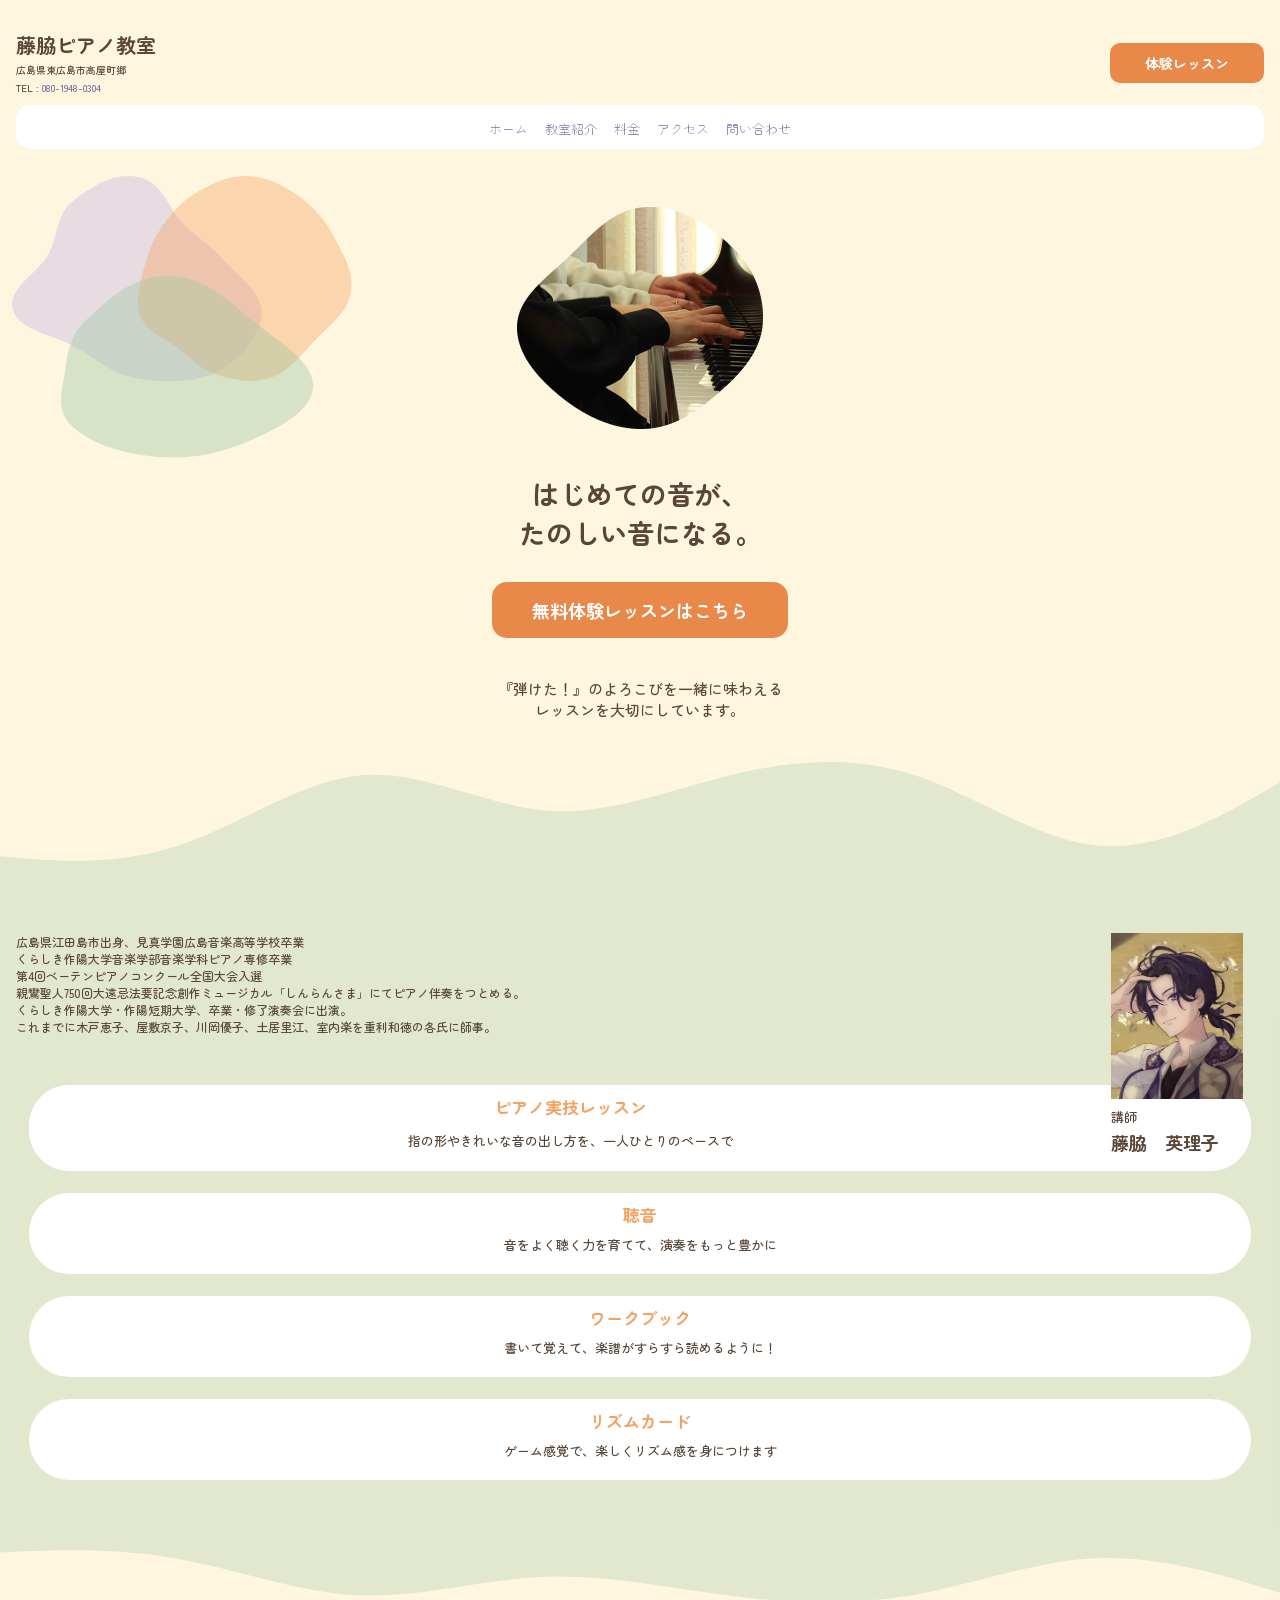
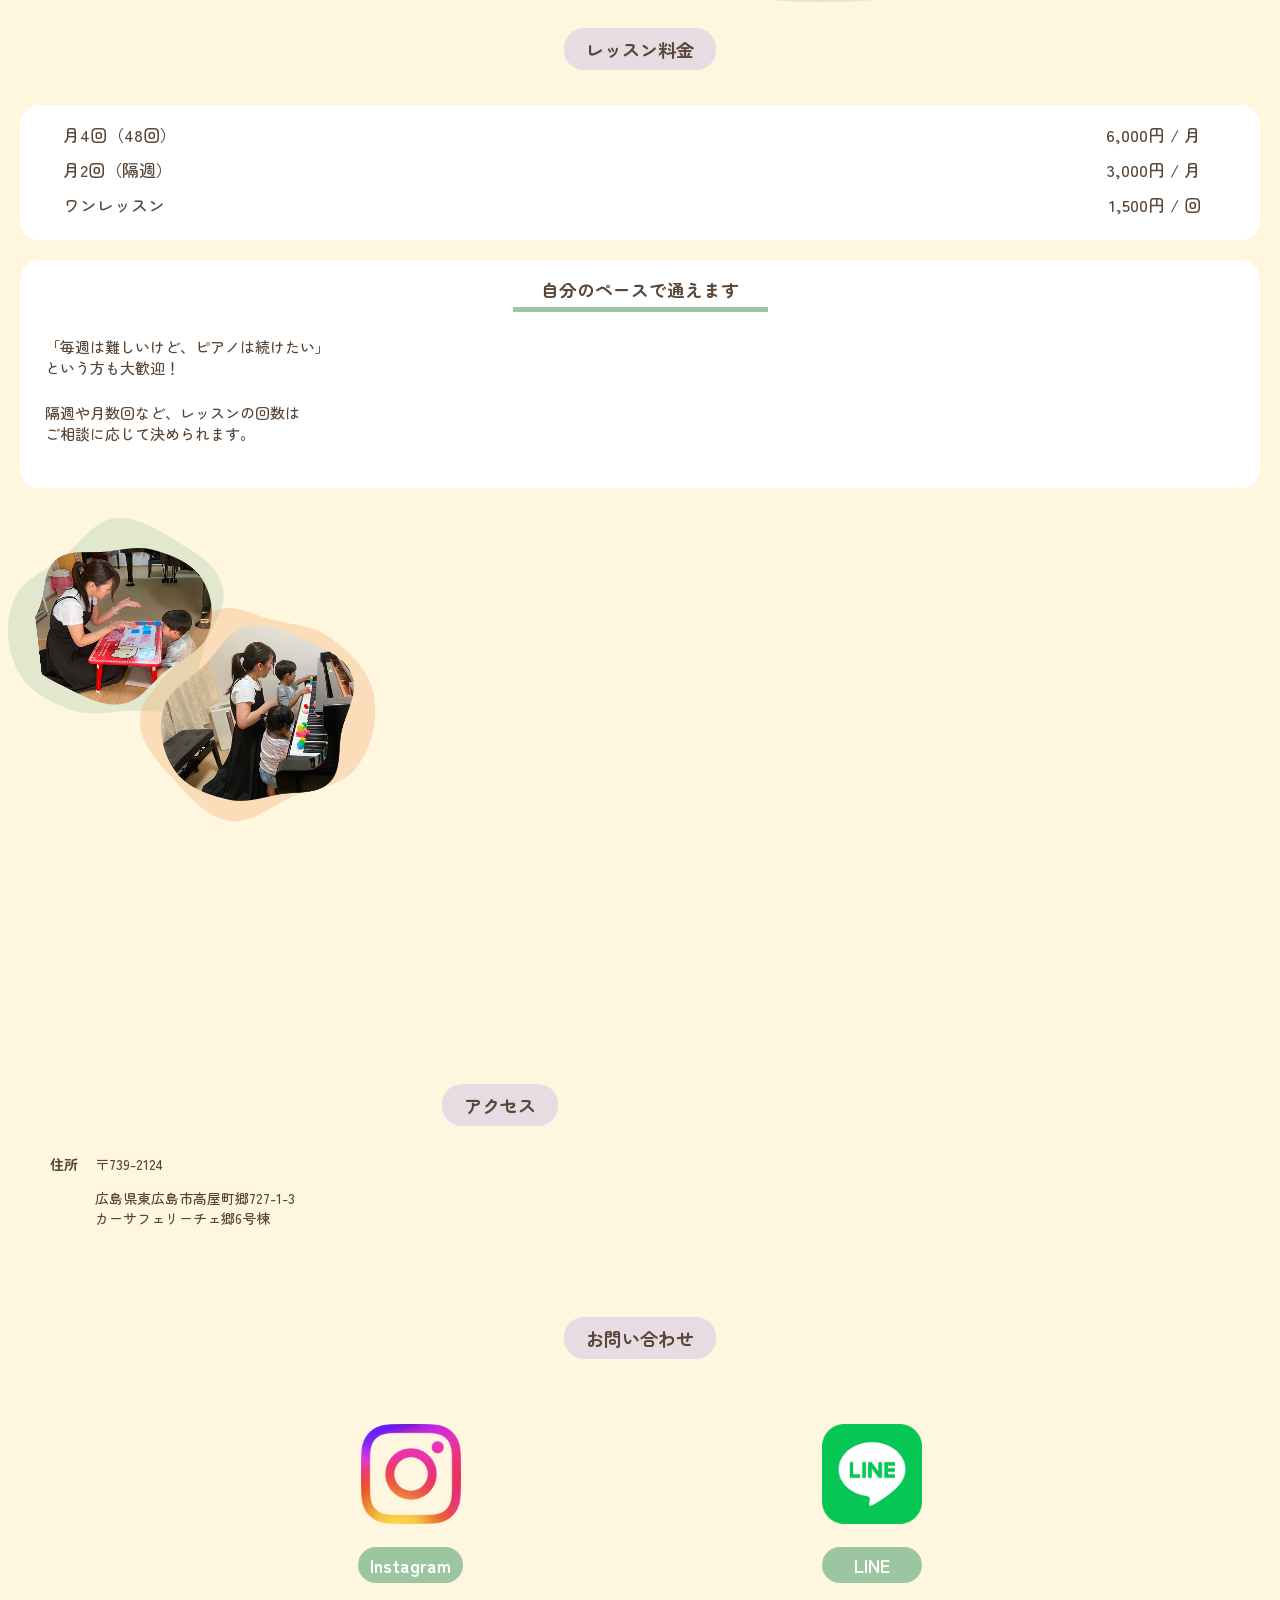
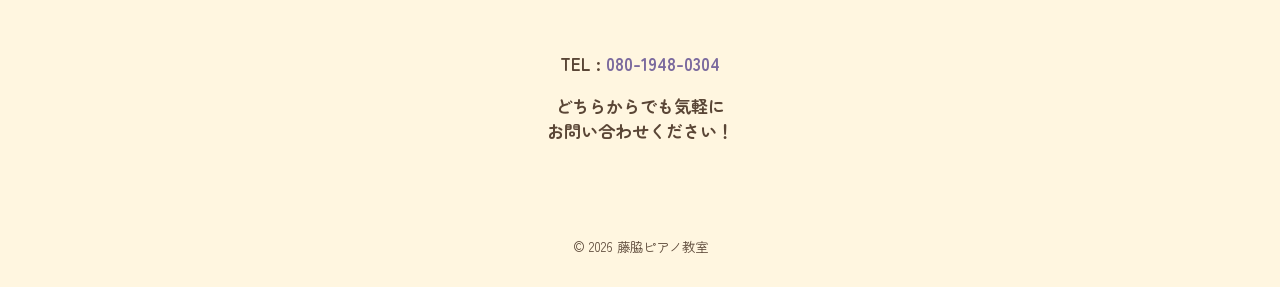
==== index.html @ 832e3132 "first commit" ====
<!DOCTYPE html>
<html lang="ja">
<head>
    <meta charset="UTF-8">
    <meta name="viewport" content="width=device-width, initial-scale=1.0">
    <title>藤脇ピアノ教室｜東広島市ピアノ教室</title>
    <link rel="stylesheet" href="style.css">
    <link rel="preconnect" href="https://fonts.googleapis.com">
<link rel="preconnect" href="https://fonts.gstatic.com" crossorigin>
<link href="https://fonts.googleapis.com/css2?family=Zen+Maru+Gothic:wght@300;400;500;700;900&display=swap" rel="stylesheet">
</head>
<body>
    <header id="home">
        <div class="header-info">
            <h1>藤脇ピアノ教室</h1>
            <p>広島県東広島市高屋町郷</p>
            <p>TEL : <a href="tel:08019480304">080-1948-0304</a></p>
        </div>
        <a href="#contact" class="header-btn">体験レッスン</a>
        <nav>
            <ul>
                <li><a href="#home">ホーム</a></li>
                <li><a href="#about">教室紹介</a></li>
                <li><a href="#price">料金</a></li>
                <li><a href="#access">アクセス</a></li>
                <li><a href="#contact">問い合わせ</a></li>
            </ul>
        </nav>
    </header>
    <section class="hero">
            <div class="hero-visual">
                <img class="blob blob-lavender" alt="" src="images/lavender.svg">
                <img class="blob blob-orange" alt="" src="images/orange.svg">
                <img class="blob blob-green" alt="" src="images/green.svg">
                <img class="hero-image" alt="ピアノを弾く手元" src="images/piano-top.png">
            </div>
            <div class="hero-text">
                <h2 class="hero-copy">はじめての音が、<br>たのしい音になる。</h2>
                <a href="#contact" class="hero-btn">無料体験レッスンはこちら</a>
                <p class="hero-sub">『弾けた！』のよろこびを一緒に味わえる<br>レッスンを大切にしています。</p>
            </div>
        </section>
        <img src="images/wave-1.svg" class="wave" alt="">
        <section id="about" class="about">
            <div class="profile">
                <div class="profile-photo">
                    <img src="images/IMG_1816.jpg" alt="講師の写真">
                    <p class="profile-role">講師</p>
                    <p class="profile-name">藤脇　英理子</p>
                </div>
                <p class="profile-text">広島県江田島市出身、見真学園広島音楽高等学校卒業<br>くらしき作陽大学音楽学部音楽学科ピアノ専修卒業<br>第4回ベーテンピアノコンクール全国大会入選<br>親鸞聖人750回大遠忌法要記念創作ミュージカル「しんらんさま」にてピアノ伴奏をつとめる。<br>くらしき作陽大学・作陽短期大学、卒業・修了演奏会に出演。<br>これまでに木戸恵子、屋敷京子、川岡優子、土居里江、室内楽を重利和徳の各氏に師事。</p>
            </div>
            <div class="lesson-list">
                <div class="lesson-card">
                    <h3>ピアノ実技レッスン</h3>
                    <p class="first-text">指の形やきれいな音の出し方を、一人ひとりのペースで</p>
                </div>
                <div class="lesson-card">
                    <h3>聴音</h3>
                    <p>音をよく聴く力を育てて、演奏をもっと豊かに</p>
                </div>
                <div class="lesson-card">
                    <h3>ワークブック</h3>
                    <p>書いて覚えて、楽譜がすらすら読めるように！</p>
                </div>
                <div class="lesson-card">
                    <h3>リズムカード</h3>
                    <p>ゲーム感覚で、楽しくリズム感を身につけます</p>
                </div>
            </div>
        </section>
        <img src="images/wave-2.svg" class="wave" alt="">
        <section id="price" class="price">
            <h2 class="section-title">レッスン料金</h2>
            <div class="card price-card">
                <div class="price-text">
                    <p>月4回（48回）</p>
                    <p>6,000円 / 月</p>
                </div>
                <div class="price-text">
                    <p>月2回（隔週）</p>
                    <p>3,000円 / 月</p>
                </div>
                <div class="price-text">
                    <p>ワンレッスン</p>
                    <p>1,500円 / 回</p>
                </div>
            </div>
            <div class="card price-note">
                <h3>自分のペースで通えます</h3>
                <p>「毎週は難しいけど、ピアノは続けたい」<br>という方も大歓迎！</p>
                <p>隔週や月数回など、レッスンの回数は<br>ご相談に応じて決められます。</p>
            </div>
            <div class="price-visual">
                <img src="images/price-pic1.svg" class="blob price-blob1" alt="">
                <img src="images/pic1.png" class="price-photo1" alt="生徒と講師のリズムカード">
                <img src="images/price-pic2.svg" class="blob price-blob2" alt="">
                <img src="images/pic2.png" class="price-photo2" alt="生徒と講師の実技レッスン">
            </div>
        </section>
        <section id="access" class="access">
            <h2 class="section-title">アクセス</h2>
            <iframe class="map" src="https://www.google.com/maps/embed?pb=!1m18!1m12!1m3!1d559.8758304152649!2d132.80108683460264!3d34.44686970639451!2m3!1f0!2f0!3f0!3m2!1i1024!2i768!4f13.1!3m3!1m2!1s0x35506693c17ad741%3A0xd0844fa662e6870f!2z44CSNzM5LTIxMjQg5bqD5bO255yM5p2x5bqD5bO25biC6auY5bGL55S66YO377yX77yS77yX!5e0!3m2!1sja!2sjp!4v1794556055738!5m2!1sja!2sjp" width="600" height="450" style="border:0;" allowfullscreen="" loading="lazy" referrerpolicy="strict-origin-when-cross-origin"></iframe>
            <div class="access-text">
                <p>住所</p>
                <div class="address">
                    <p>〒739-2124</p>
                    <p>広島県東広島市高屋町郷727-1-3<br>カーサフェリーチェ郷6号棟</p>
                </div>
            </div>
        </section>
        <section id="contact" class="contact">
                <h2 class="section-title">お問い合わせ</h2>
                <div class="contact-links">
                    <div class="insta">
                        <a href="https://www.instagram.com/piano_fw?dlrf=NHo4a293aHFsaHk2" target="_blank" rel="noopener"><img src="images/Instagram_Glyph_Gradient.png" alt="Instagramを開く"></a>
                        <p><a href="https://www.instagram.com/piano_fw?dlrf=NHo4a293aHFsaHk2" target="_blank" rel="noopener">Instagram</a></p>
                    </div>
                    <div class="line">
                        <a href="https://line.me/R/ti/p/@337nmzxn" target="_blank" rel="noopener"><img src="images/LINE_Brand_icon.png" alt="LINEを開く"></a>
                        <p><a href="https://line.me/R/ti/p/@337nmzxn" target="_blank" rel="noopener">LINE</a></p>
                    </div>
                </div>
                <p>TEL : <a href="tel:08019480304">080-1948-0304</a></p>
                <p>どちらからでも気軽に<br>お問い合わせください！</p>
        </section>
        <footer>
            <small>© 2026 藤脇ピアノ教室</small>
        </footer>
    <script src="script.js"></script>
</body>
</html>
---- style.css ----
:root {
    --cream: #FFF6E0;
    --apricot: #F4A261;
    --apricot-dark: #E8894A;
    --lavender: #C3B5E3;
    --lavender-light: #C3B5E366;
    --lavender-dark: #7B6A9E;
    --sage: #9CC5A1;
    --brown: #5A4636;
    --sage-light: #9CC5A14D;
}

body {
    color: var(--brown);
    font-family: "Zen Maru Gothic", sans-serif;
    background-color: var(--cream);
    margin: 0;
}

header {
    display: flex;
    justify-content: space-between;
    flex-wrap: wrap;
    align-items: center;
    padding: 27px 16px;
}

nav {
    width: 100%;
}

nav ul {
    display: flex;
    list-style: none;
    gap: 17px;
    justify-content: center;
    background-color: white;
    padding: 10px 20px;
    border-radius: 15px;
    margin-top: 7px;
    margin-bottom: 0;
}

nav a {
    text-decoration: none;
    color: var(--lavender-dark);
    font-size: 13px;
    font-weight: 300;
}

.header-btn {
    background-color: var(--apricot-dark);
    text-decoration: none;
    color: white;
    padding: 10px 35px;
    font-size: 14px;
    border-radius: 10px;
    font-weight: 700;

}

.header-info h1 {
    font-size: 20px;
    margin: 3px 0;
    font-weight: 700;
}

.header-info p {
    font-size: 10px;
    margin: 3px 0;
    font-weight: 500;
}

.header-info a {
    text-decoration: none;
    color: var(--lavender-dark);
    font-weight: 500;
}

.hero-visual {
    position: relative;
    display: flow-root;
}

.blob {
    position: absolute;
}

.blob-lavender {
    left: 12px;
}

.blob-orange {
    left: 138px;
}

.blob-green {
    left: 61px;
    top: 100px;
}

.hero-image {
    position: relative;
    display: block;
    height: 222px;
    width: 246px;
    margin: 31px auto 0;
}

.hero-text {
    text-align: center;
}

.hero-copy {
    margin-top: 45px;
    font-weight: 700;
    font-size: 27px;
    margin-bottom: 30px;
}

.hero-btn {
    font-size: 18px;
    font-weight: 700;
    text-decoration: none;
    color: white;
    background-color: var(--apricot-dark);
    padding: 15px 40px;
    border-radius: 15px;
    display: inline-block;
}

.hero-sub {
    font-size: 15px;
    font-weight: 500;
    margin-top: 40px;
}

.profile-photo img {
    object-fit: cover;
    width: 132px;
}

.profile-photo {
    float: right;
    margin-left: 19px;
    margin-right: 21px;
}

.about {
    background-color: var(--sage-light);
    padding: 35px 16px;
}

.wave {
    display: block;
    width: 100%;
}

.profile-role {
    font-size: 13px;
    font-weight: 500;
    margin: 3px 0;
}

.profile-name {
    font-size: 18px;
    font-weight: 700;
    margin: 3px 0;
}

.profile-text {
    font-size: 12px;
    font-weight: 500;
}

.lesson-list {
    margin: 50px 13px 0 13px;
}

.lesson-card {
    background-color: white;
    padding: 9px 20px 20px 20px;
    text-align: center;
    margin: 22px 0;
    border-radius: 40px;
}

.lesson-card h3 {
    font-size: 17px;
    font-weight: 700;
    color: var(--apricot);
    margin-top: 0;
    margin-bottom: 8px;
}

.lesson-card p {
    font-size: 13px;
    font-weight: 500;
    margin: 0;
}

.first-text {
    display: inline-block;
    text-align: left;
}

.section-title {
    font-size: 18px;
    font-weight: 700;
    background-color: var(--lavender-light);
    padding: 8px 22px;
    border-radius: 20px;
    display: inline-block;
    margin-top: 25px;
}

.price {
    text-align: center;
}

.card {
    background-color: white;
    border-radius: 20px;
}

.price-card {
    padding: 17px 59px 13px 43px;
    margin: 20px;
}

.price-text {
    display: flex;
    justify-content: space-between;
    font-weight: 500;
    font-size: 17px;
}

.price-text p {
    margin: 0;
    margin-bottom: 10px;
}

.price-note {
    margin: 20px;
    font-size: 15px;
    font-weight: 500;
    padding: 17px 25px 20px 25px;
}

.price-note h3 {
    border-bottom: 5px solid var(--sage);
    width: 255px;
    margin: 0 auto 24px;
    padding-bottom: 5px;
}

.price-note p {
    text-align: left;
    margin: 0 0 24px;
}

.price-visual {
    position: relative;
    height: 350px;
}

.price-blob1 {
    left: 8px;
    top: 10px;
}

.price-blob2 {
    left: 140px;
    top: 100px;
}

.price-photo1 {
    height: 157.68px;
    width: 187.09px;
    position: absolute;
    left: 25px;
    top: 40px;
}

.price-photo2 {
    height: 176.41px;
    width: 193.9px;
    position: absolute;
    left: 160.5px;
    top: 117px;
}

.access {
    text-align: center;
    margin-bottom: 50px;
}

.map {
    margin: 30px 0;
    height: 195px;
    width: 276px;
}

.access-text {
    display: flex;
    margin-left: 50px;
    gap: 17px;
}

.address {
    text-align: left;
}

.access-text p {
    font-size: 14px;
    font-weight: 700;
}

.address p {
    font-weight: 500;
}

.contact {
    text-align: center;
    margin-bottom: 90px;
}

.contact p {
    font-size: 17px;
    font-weight: 700;
}

.contact a {
    text-decoration: none;
    color: var(--lavender-dark);
    font-weight: 700;
}

.contact-links {
    display: flex;
    justify-content: space-evenly;
    margin: 50px 0;
}

.contact-links p {
    font-size: 18px;
    font-weight: 700;
    background-color: var(--sage);
    border-radius: 20px;
}

.contact-links p a {
    text-decoration: none;
    color: white;
    display: block;
}

.insta img {
    width: 100px;
}

.insta p {
    padding: 5px 12px;
}

.line img {
    width: 100px;
}

.line p {
    padding: 5px 31px;
}

footer {
    text-align: center;
    margin-bottom: 30px;
}
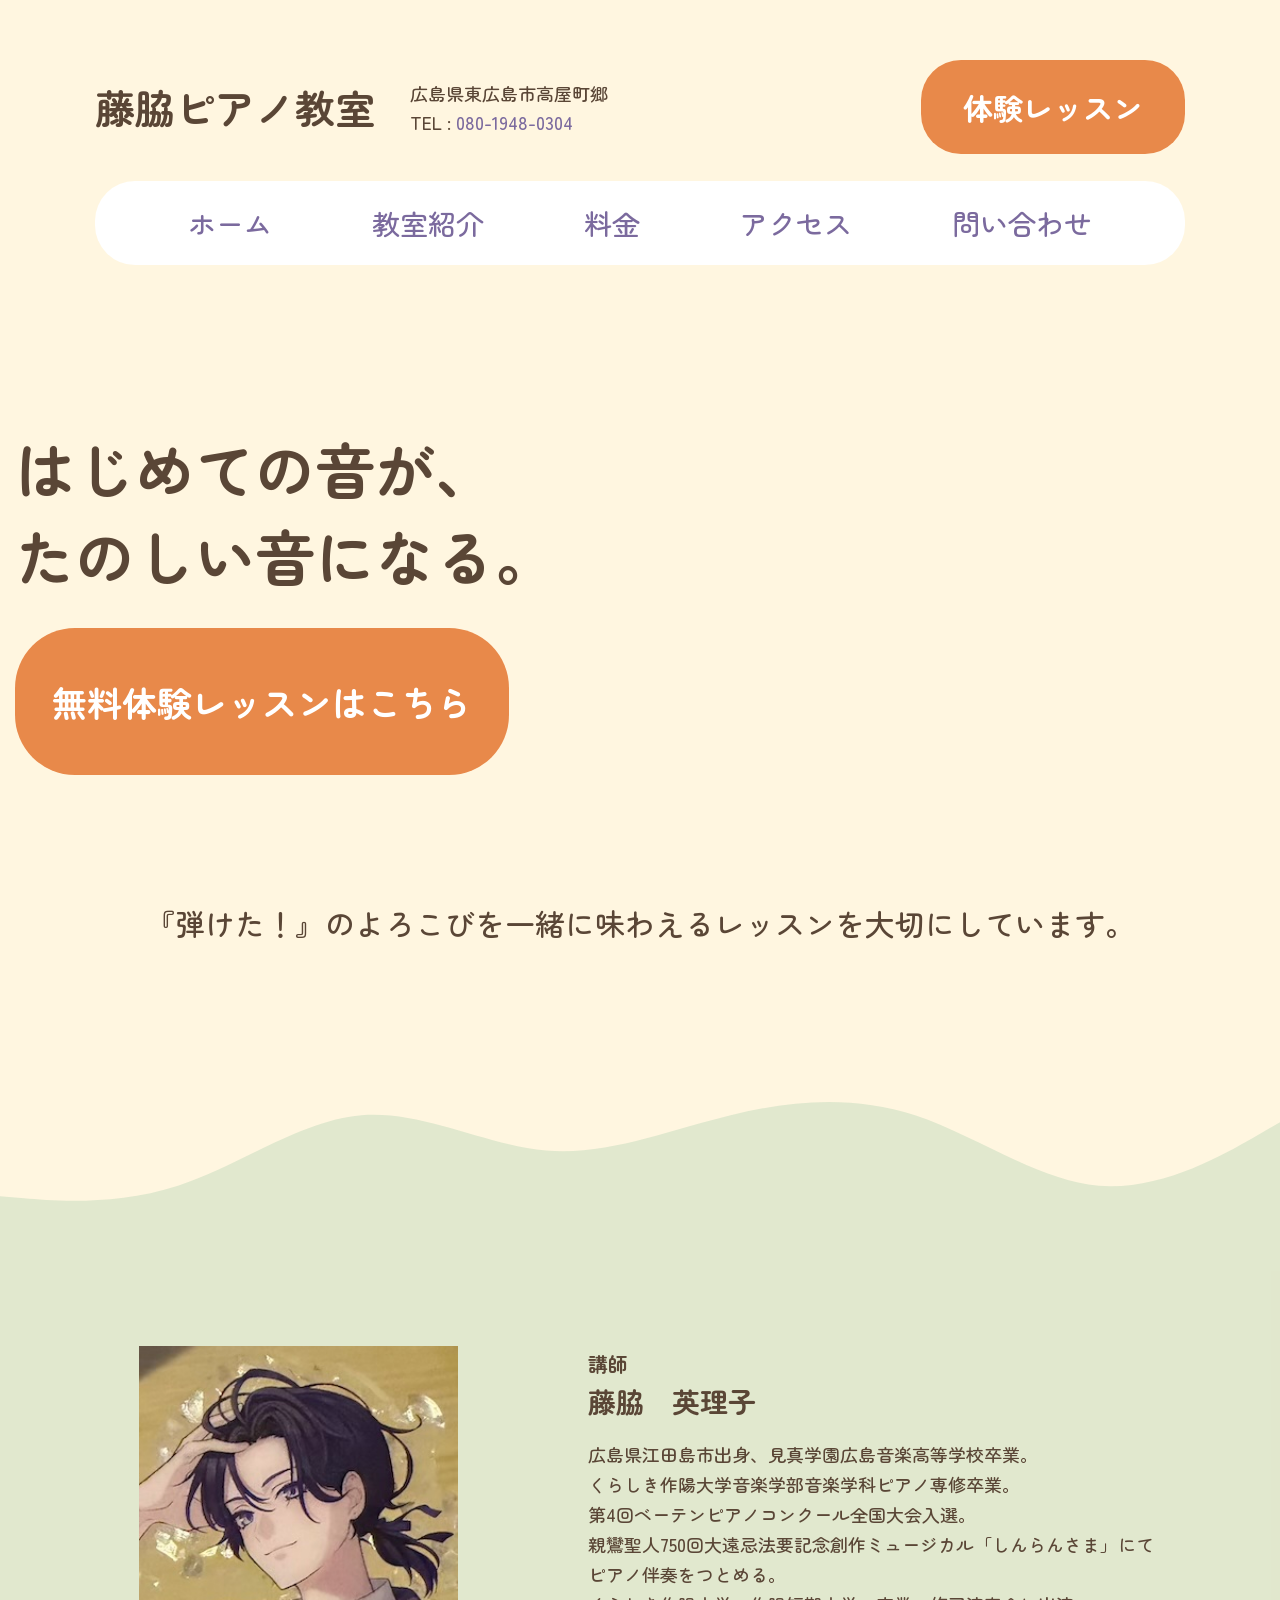
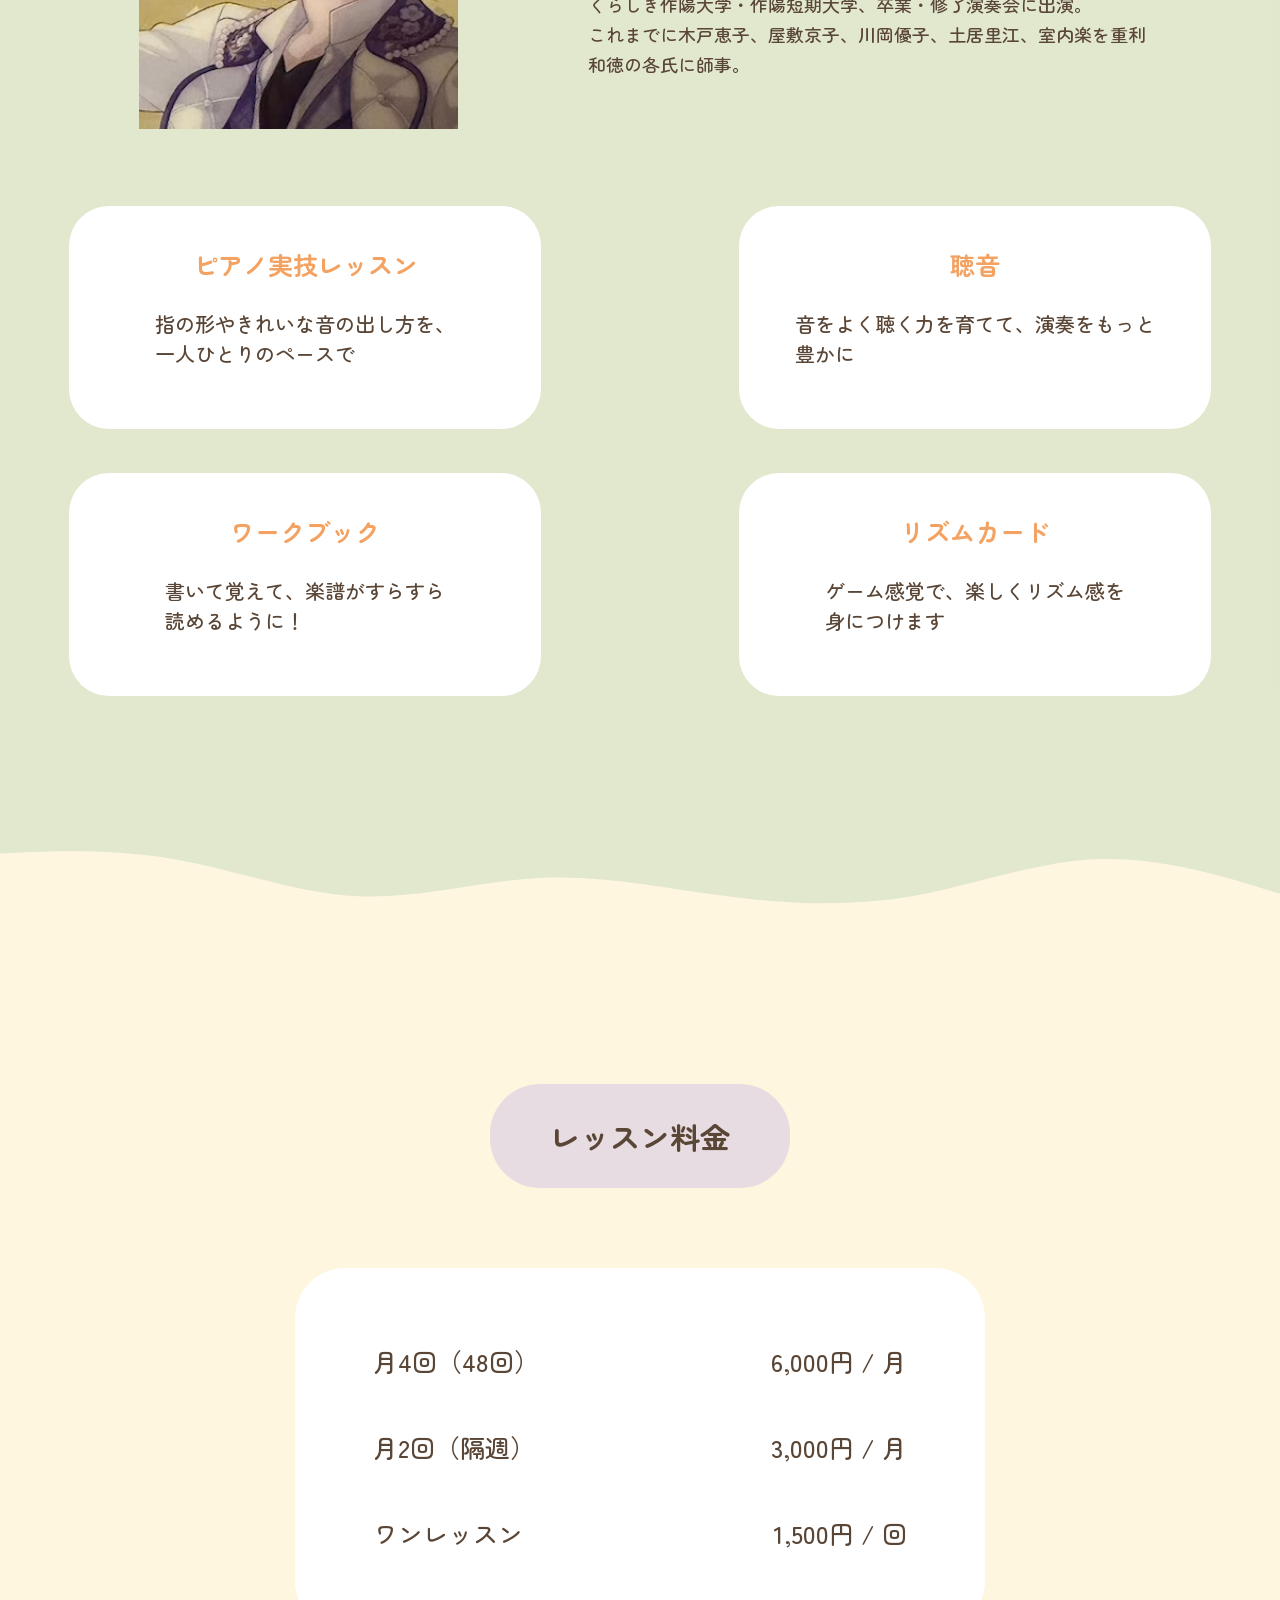
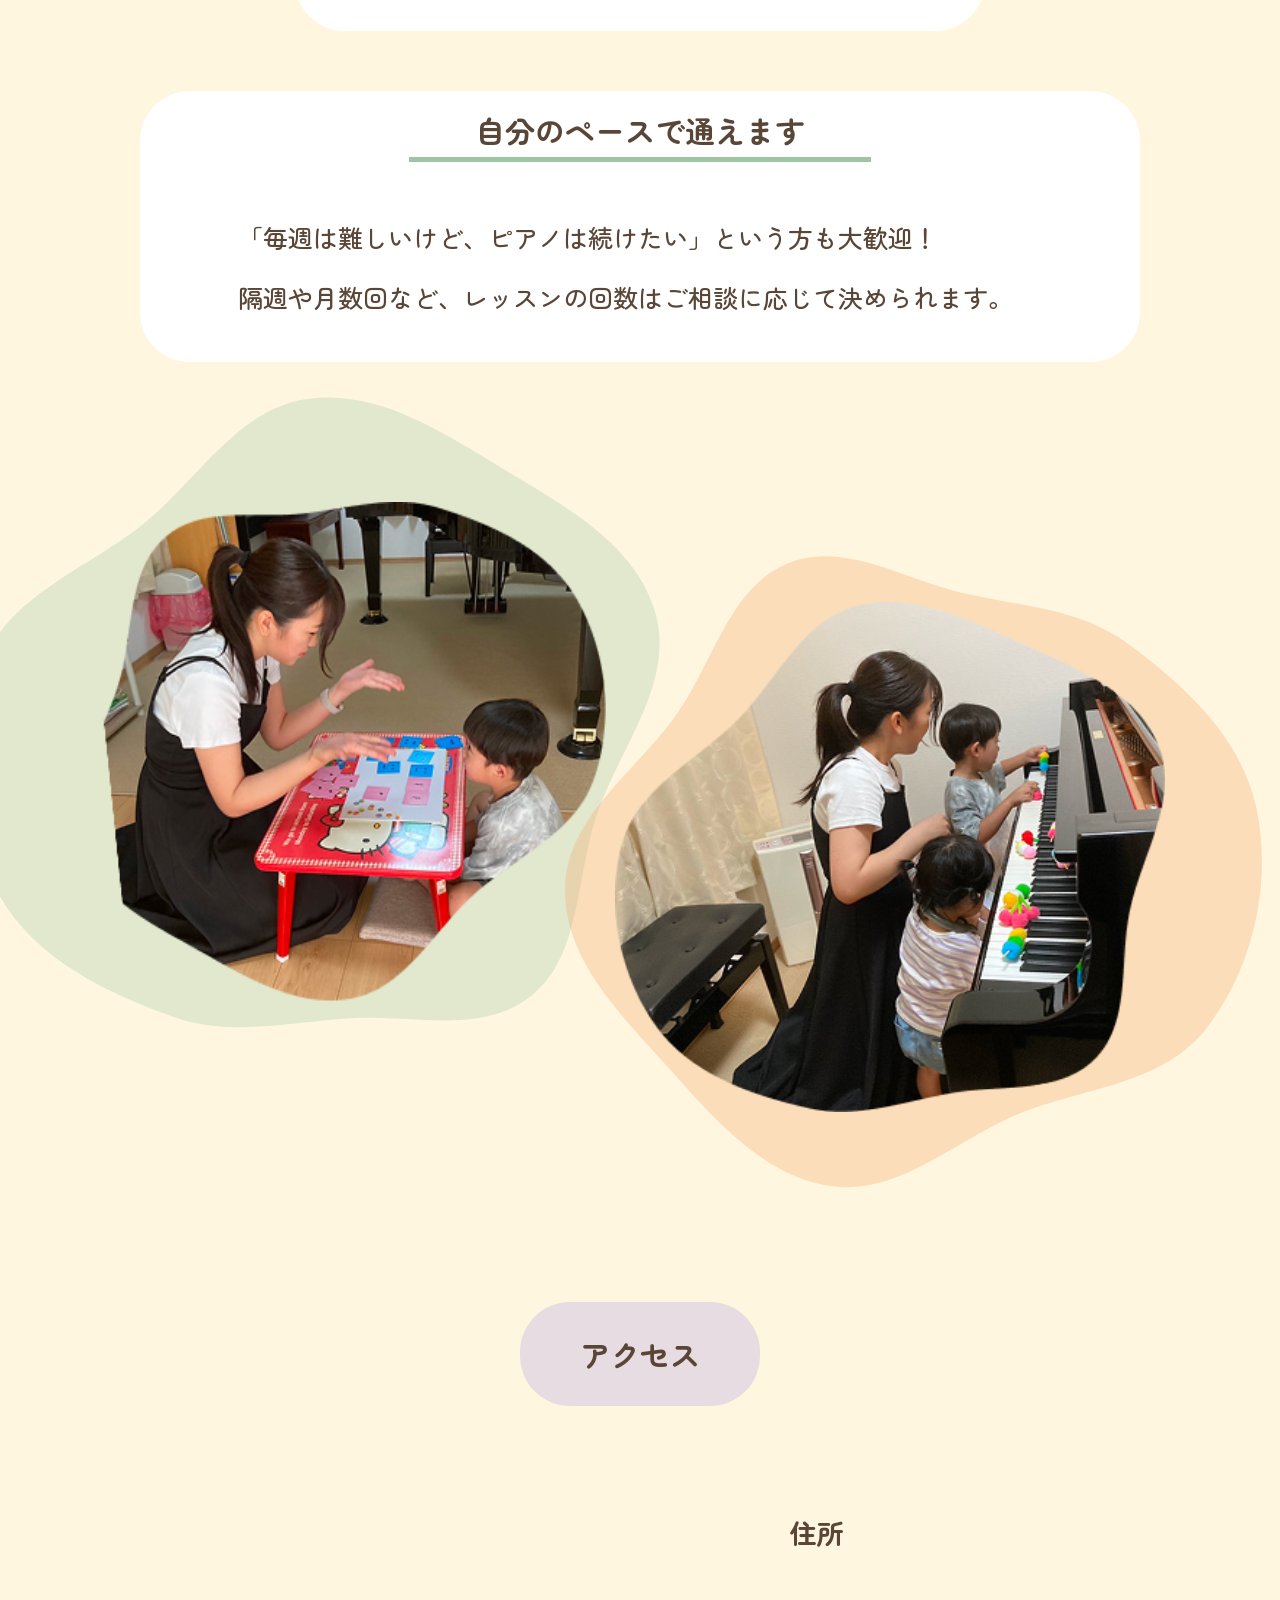
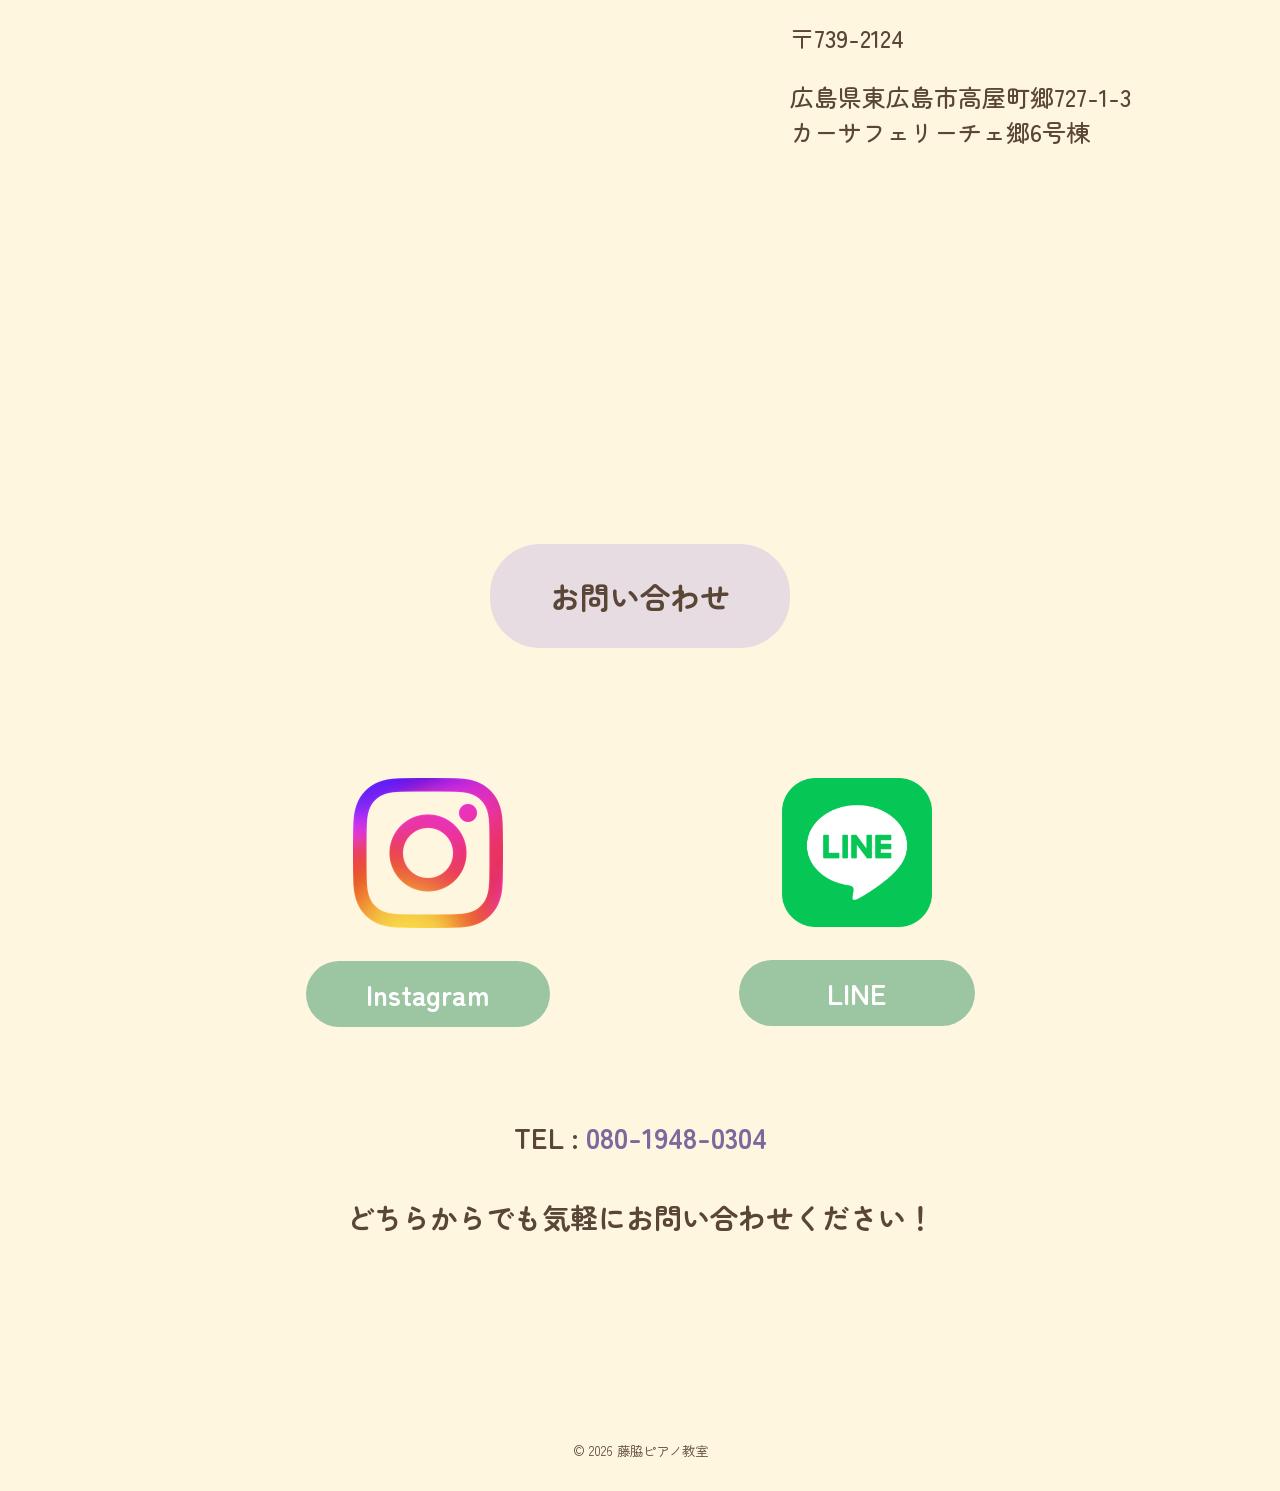
==== commit db0f9995: "pc版作成" ====
--- a/index.html
+++ b/index.html
@@ -4,7 +4,7 @@
     <meta charset="UTF-8">
     <meta name="viewport" content="width=device-width, initial-scale=1.0">
     <title>藤脇ピアノ教室｜東広島市ピアノ教室</title>
-    <link rel="stylesheet" href="style.css">
+    <link rel="stylesheet" href="style.css?v=2">
     <link rel="preconnect" href="https://fonts.googleapis.com">
 <link rel="preconnect" href="https://fonts.gstatic.com" crossorigin>
 <link href="https://fonts.googleapis.com/css2?family=Zen+Maru+Gothic:wght@300;400;500;700;900&display=swap" rel="stylesheet">
@@ -13,8 +13,10 @@
     <header id="home">
         <div class="header-info">
             <h1>藤脇ピアノ教室</h1>
-            <p>広島県東広島市高屋町郷</p>
-            <p>TEL : <a href="tel:08019480304">080-1948-0304</a></p>
+            <div class="header-pc">
+                <p>広島県東広島市高屋町郷</p>
+                <p>TEL : <a href="tel:08019480304">080-1948-0304</a></p>
+            </div>
         </div>
         <a href="#contact" class="header-btn">体験レッスン</a>
         <nav>
@@ -29,43 +31,61 @@
     </header>
     <section class="hero">
             <div class="hero-visual">
-                <img class="blob blob-lavender" alt="" src="images/lavender.svg">
-                <img class="blob blob-orange" alt="" src="images/orange.svg">
-                <img class="blob blob-green" alt="" src="images/green.svg">
-                <img class="hero-image" alt="ピアノを弾く手元" src="images/piano-top.png">
+                <picture>
+                    <source media="(min-width: 768px)" srcset="images/pc-blob-2.svg">
+                    <img class="blob blob-lavender" alt="" src="images/lavender.svg">
+                </picture>
+                <picture>
+                    <source media="(min-width: 768px)" srcset="images/pc-blob-3.svg">
+                    <img class="blob blob-orange" alt="" src="images/orange.svg">
+                </picture>
+                <picture>
+                    <source media="(min-width: 768px)" srcset="images/pc-blob-1.svg">
+                    <img class="blob blob-green" alt="" src="images/green.svg">
+                </picture>
+                <picture>
+                    <source media="(min-width: 768px)" srcset="images/pctop.png">
+                    <img class="hero-image" alt="ピアノを弾く手元" src="images/piano-top.png">
+                </picture>
             </div>
             <div class="hero-text">
                 <h2 class="hero-copy">はじめての音が、<br>たのしい音になる。</h2>
                 <a href="#contact" class="hero-btn">無料体験レッスンはこちら</a>
-                <p class="hero-sub">『弾けた！』のよろこびを一緒に味わえる<br>レッスンを大切にしています。</p>
             </div>
+            <p class="hero-sub">『弾けた！』のよろこびを一緒に味わえる<br>レッスンを大切にしています。</p>
         </section>
         <img src="images/wave-1.svg" class="wave" alt="">
         <section id="about" class="about">
+            <div class="about-inner">
             <div class="profile">
                 <div class="profile-photo">
                     <img src="images/IMG_1816.jpg" alt="講師の写真">
                     <p class="profile-role">講師</p>
                     <p class="profile-name">藤脇　英理子</p>
                 </div>
-                <p class="profile-text">広島県江田島市出身、見真学園広島音楽高等学校卒業<br>くらしき作陽大学音楽学部音楽学科ピアノ専修卒業<br>第4回ベーテンピアノコンクール全国大会入選<br>親鸞聖人750回大遠忌法要記念創作ミュージカル「しんらんさま」にてピアノ伴奏をつとめる。<br>くらしき作陽大学・作陽短期大学、卒業・修了演奏会に出演。<br>これまでに木戸恵子、屋敷京子、川岡優子、土居里江、室内楽を重利和徳の各氏に師事。</p>
+                <div class="profile-name-pc">
+                    <p class="profile-role">講師</p>
+                    <p class="profile-name">藤脇　英理子</p>
+                </div>
+                    <p class="profile-text">広島県江田島市出身、見真学園広島音楽高等学校卒業。<br>くらしき作陽大学音楽学部音楽学科ピアノ専修卒業。<br>第4回ベーテンピアノコンクール全国大会入選。<br>親鸞聖人750回大遠忌法要記念創作ミュージカル「しんらんさま」にてピアノ伴奏をつとめる。<br>くらしき作陽大学・作陽短期大学、卒業・修了演奏会に出演。<br>これまでに木戸恵子、屋敷京子、川岡優子、土居里江、室内楽を重利和徳の各氏に師事。</p>
             </div>
             <div class="lesson-list">
                 <div class="lesson-card">
                     <h3>ピアノ実技レッスン</h3>
-                    <p class="first-text">指の形やきれいな音の出し方を、一人ひとりのペースで</p>
+                    <p>指の形やきれいな音の出し方を、<br class="pc-br">一人ひとりのペースで</p>
                 </div>
                 <div class="lesson-card">
                     <h3>聴音</h3>
-                    <p>音をよく聴く力を育てて、演奏をもっと豊かに</p>
+                    <p>音をよく聴く力を育てて、演奏をもっと<br class="pc-br">豊かに</p>
                 </div>
                 <div class="lesson-card">
                     <h3>ワークブック</h3>
-                    <p>書いて覚えて、楽譜がすらすら読めるように！</p>
+                    <p>書いて覚えて、楽譜がすらすら<br class="pc-br">読めるように！</p>
                 </div>
                 <div class="lesson-card">
                     <h3>リズムカード</h3>
-                    <p>ゲーム感覚で、楽しくリズム感を身につけます</p>
+                    <p>ゲーム感覚で、楽しくリズム感を<br class="pc-br">身につけます</p>
+                </div>
                 </div>
             </div>
         </section>
@@ -93,19 +113,21 @@
             </div>
             <div class="price-visual">
                 <img src="images/price-pic1.svg" class="blob price-blob1" alt="">
+                <img src="images/price-pic2.svg" class="blob price-blob2" alt="">
                 <img src="images/pic1.png" class="price-photo1" alt="生徒と講師のリズムカード">
-                <img src="images/price-pic2.svg" class="blob price-blob2" alt="">
                 <img src="images/pic2.png" class="price-photo2" alt="生徒と講師の実技レッスン">
             </div>
         </section>
         <section id="access" class="access">
             <h2 class="section-title">アクセス</h2>
-            <iframe class="map" src="https://www.google.com/maps/embed?pb=!1m18!1m12!1m3!1d559.8758304152649!2d132.80108683460264!3d34.44686970639451!2m3!1f0!2f0!3f0!3m2!1i1024!2i768!4f13.1!3m3!1m2!1s0x35506693c17ad741%3A0xd0844fa662e6870f!2z44CSNzM5LTIxMjQg5bqD5bO255yM5p2x5bqD5bO25biC6auY5bGL55S66YO377yX77yS77yX!5e0!3m2!1sja!2sjp!4v1794556055738!5m2!1sja!2sjp" width="600" height="450" style="border:0;" allowfullscreen="" loading="lazy" referrerpolicy="strict-origin-when-cross-origin"></iframe>
-            <div class="access-text">
-                <p>住所</p>
-                <div class="address">
-                    <p>〒739-2124</p>
-                    <p>広島県東広島市高屋町郷727-1-3<br>カーサフェリーチェ郷6号棟</p>
+            <div class="access-inner">
+                <iframe class="map" src="https://www.google.com/maps/embed?pb=!1m18!1m12!1m3!1d559.8758304152649!2d132.80108683460264!3d34.44686970639451!2m3!1f0!2f0!3f0!3m2!1i1024!2i768!4f13.1!3m3!1m2!1s0x35506693c17ad741%3A0xd0844fa662e6870f!2z44CSNzM5LTIxMjQg5bqD5bO255yM5p2x5bqD5bO25biC6auY5bGL55S66YO377yX77yS77yX!5e0!3m2!1sja!2sjp!4v1794556055738!5m2!1sja!2sjp" width="600" height="450" style="border:0;" allowfullscreen="" loading="lazy" referrerpolicy="strict-origin-when-cross-origin"></iframe>
+                <div class="access-text">
+                    <p>住所</p>
+                    <div class="address">
+                        <p>〒739-2124</p>
+                        <p>広島県東広島市高屋町郷727-1-3<br>カーサフェリーチェ郷6号棟</p>
+                    </div>
                 </div>
             </div>
         </section>
--- a/style.css
+++ b/style.css
@@ -32,10 +32,10 @@
 nav ul {
     display: flex;
     list-style: none;
-    gap: 17px;
+    gap: 13px;
     justify-content: center;
     background-color: white;
-    padding: 10px 20px;
+    padding: 10px 15px;
     border-radius: 15px;
     margin-top: 7px;
     margin-bottom: 0;
@@ -45,7 +45,7 @@
     text-decoration: none;
     color: var(--lavender-dark);
     font-size: 13px;
-    font-weight: 300;
+    font-weight: 500;
 }
 
 .header-btn {
@@ -133,6 +133,7 @@
     font-size: 15px;
     font-weight: 500;
     margin-top: 40px;
+    text-align: center;
 }
 
 .profile-photo img {
@@ -162,15 +163,24 @@
     margin: 3px 0;
 }
 
+.profile {
+    display: flow-root;
+}
+
 .profile-name {
     font-size: 18px;
     font-weight: 700;
     margin: 3px 0;
 }
 
+.profile-name-pc {
+    display: none;
+}
+
 .profile-text {
     font-size: 12px;
     font-weight: 500;
+    display: flow-root;
 }
 
 .lesson-list {
@@ -197,12 +207,10 @@
     font-size: 13px;
     font-weight: 500;
     margin: 0;
-}
-
-.first-text {
-    display: inline-block;
+     display: inline-block;
     text-align: left;
 }
+
 
 .section-title {
     font-size: 18px;
@@ -270,23 +278,23 @@
 }
 
 .price-blob2 {
-    left: 140px;
-    top: 100px;
+    left: 128px;
+    top: 90px;
 }
 
 .price-photo1 {
-    height: 157.68px;
-    width: 187.09px;
+    height: 150.68px;
+    width: 180.09px;
     position: absolute;
     left: 25px;
     top: 40px;
 }
 
 .price-photo2 {
-    height: 176.41px;
-    width: 193.9px;
+    height: 170.41px;
+    width: 185.9px;
     position: absolute;
-    left: 160.5px;
+    left: 150.5px;
     top: 117px;
 }
 
@@ -296,9 +304,10 @@
 }
 
 .map {
-    margin: 30px 0;
+    margin: 30px auto;
     height: 195px;
     width: 276px;
+    display: block;
 }
 
 .access-text {
@@ -374,4 +383,349 @@
 footer {
     text-align: center;
     margin-bottom: 30px;
+}
+
+.pc-br {
+    display: none;
+}
+
+
+
+@media (min-width: 768px) {
+    header {
+        max-width: 1250px;
+        margin: 0 auto;
+        padding: 60px 95px 0;
+    }
+
+    .header-info h1 {
+        font-size: 40px;
+    }
+    .header-info {
+        display:flex;
+        gap: 35px;
+        align-items: center;
+    }
+
+    .header-pc p{
+        font-size: 18px;
+    }
+
+    .header-btn {
+        font-size: 30px;
+        padding: 25px 42px;
+        border-radius: 40px;
+    }
+
+    nav a {
+        font-size: 28px;
+    }
+
+    nav {
+        position: relative;
+        z-index: 1;
+    }
+
+    nav ul {
+        gap: 100px;
+        padding: 22px 60px;
+        border-radius: 40px;
+        margin: 27px 0;
+    }
+
+    .blob-lavender {
+       left: 175px;
+       top: -140px; 
+    }
+
+    .blob-green {
+       left: -180px;
+       top: -150px;
+    }
+
+    .blob-orange {
+        left: 70px;
+        top: 180px;
+    }
+
+    .hero-image {
+        width: 679px;
+        height: 538px;
+    }
+
+    .hero {
+        display: flex;
+        flex-direction: row-reverse;
+        max-width: 1250px;
+        margin: 0 auto;
+        flex-wrap: wrap;
+        align-items: center;
+        justify-content: space-between;
+        margin-bottom: 100px;
+    }
+
+    .hero-copy {
+        font-size: 60px;
+        text-align: left;
+    }
+
+    .hero-btn {
+        font-size: 35px;
+        padding: 48px 37px;
+        border-radius: 60px;
+    }
+
+    .hero-text {
+        text-align: left;
+        position: relative;
+        z-index: 1;
+    }
+
+    .hero-sub {
+        font-size: 30px;
+        text-align: center;
+        position: relative;
+        z-index: 1;
+        width: 100%;
+    }
+
+    .hero-sub br {
+        display: none;
+    }
+
+    .about-inner {
+        max-width: 1250px;
+        margin: 0 auto;
+    }
+
+    .profile-photo {
+        float: left;
+        margin-right: 130px;
+    }
+
+    .profile-photo img {
+        height: 383px;
+        width: 319px;
+    }
+
+    .profile-text {
+        font-size: 18px;
+        line-height: 30px;
+        max-width: 590px;
+    }
+
+    .profile-name-pc {
+        display: block;
+    }
+
+    .profile-photo p {
+        display: none;
+    }
+
+    .profile-role {
+        font-size: 20px;
+        font-weight: 700;
+    }
+
+    .profile-name {
+        font-size: 28px;
+        font-weight: 700;
+    }
+
+    .profile {
+        max-width: 1040px;
+        margin: 0 auto;
+    }
+
+    .lesson-list {
+        display: flex;
+        flex-wrap: wrap;
+        justify-content: center;
+        column-gap: 198px;
+    }
+
+    .lesson-card {
+        width: 472px;
+        padding: 40px 40px;
+        box-sizing: border-box;
+    }
+
+    .lesson-card h3 {
+        font-size: 25px;
+        margin-bottom: 27px;
+    }
+
+    .lesson-card p {
+        font-size: 20px;
+        line-height: 30px;
+        margin-bottom: 20px;
+    }
+
+    .pc-br {
+        display: inline;
+    }
+
+    .about {
+        padding: 120px 0;
+    }
+    
+    .price {
+        max-width: 1250px;
+        margin: 150px auto 100px;
+    }
+
+    .section-title {
+        font-size: 30px;
+        padding: 30px 60px;
+        border-radius: 50px;
+        margin-top: 30px;
+        margin-bottom: 80px;
+    }
+
+    .price-card {
+        width: 690px;
+        box-sizing: border-box;
+        margin: 0 auto 60px;
+        padding: 75px 78px 30px 78px;
+        border-radius: 50px;
+    }
+
+    .price-card p {
+        font-size: 25px;
+        gap: 95px;
+        padding-bottom: 40px;
+    }
+
+    .price-note {
+        width: 1000px;
+        margin: 0 auto 10px;
+        box-sizing: border-box;
+        border-radius: 50px;
+    }
+
+    .price-note h3 {
+        font-size: 30px;
+        width: 462px;
+        margin-bottom: 60px;
+    }
+
+    .price-note p {
+        width: 805px;
+        margin: 0 auto 30px;
+        font-size: 25px;
+        line-height: 30px;
+        text-align: left;
+    }
+
+    .price-note p br {
+        display: none;
+    }
+
+    .price-photo1 {
+        height: 500px;
+        width: 531px;
+        top: 130px;
+        left: 60px; 
+    }
+
+    .price-photo2 {
+        height: 510px;
+        width: 550px;
+        left: 600px;
+        top: 230px;
+    }
+
+    .price-blob1 {
+        height: 662.6px;
+        width: 696px;
+        left: -50px;
+    }
+
+    .price-blob2 {
+        height: 662.4px;
+        width: 699px;
+        left: 550px;
+        top: 170px;
+    }
+
+    .price-visual {
+        max-width: 1250px;
+        margin: 0 auto;
+        padding-bottom: 450px;
+    }
+
+    .access-inner {
+        display: flex;
+        justify-content: center;
+    }
+
+    .map {
+        margin: 30px 0;
+        height: 418px;
+        width: 591px;
+    }
+
+    .access-text p {
+        font-size: 27px;
+        text-align: left;
+    }
+
+    .address p {
+        font-size: 24px;
+    }
+
+    .access-text {
+        flex-direction: column;
+    }
+
+    .access {
+        margin-bottom: 150px;
+    }
+
+    .insta img {
+        width: 150px;
+    }
+
+    .line img {
+        width: 150px;
+    }
+
+    .insta p {
+        font-size: 28px;
+        padding: 13px 60px;
+        border-radius: 40px;
+    }
+
+    .line p {
+        font-size: 28px;
+        padding: 13px 88px;
+        border-radius: 40px;
+    }
+
+    .contact-links {
+        width: 727px;
+        gap: 160px;
+        margin: 50px auto;
+    }
+
+    .contact p {
+        font-size: 28px;
+        margin-bottom: 40px;
+    }
+
+    .contact p br {
+        display: none;
+    }
+
+    .contact {
+        margin-bottom: 200px;
+    }
+
+    fotter {
+        font-size: 20px;
+        margin: 50px 0;
+    }
+
+
+
 }
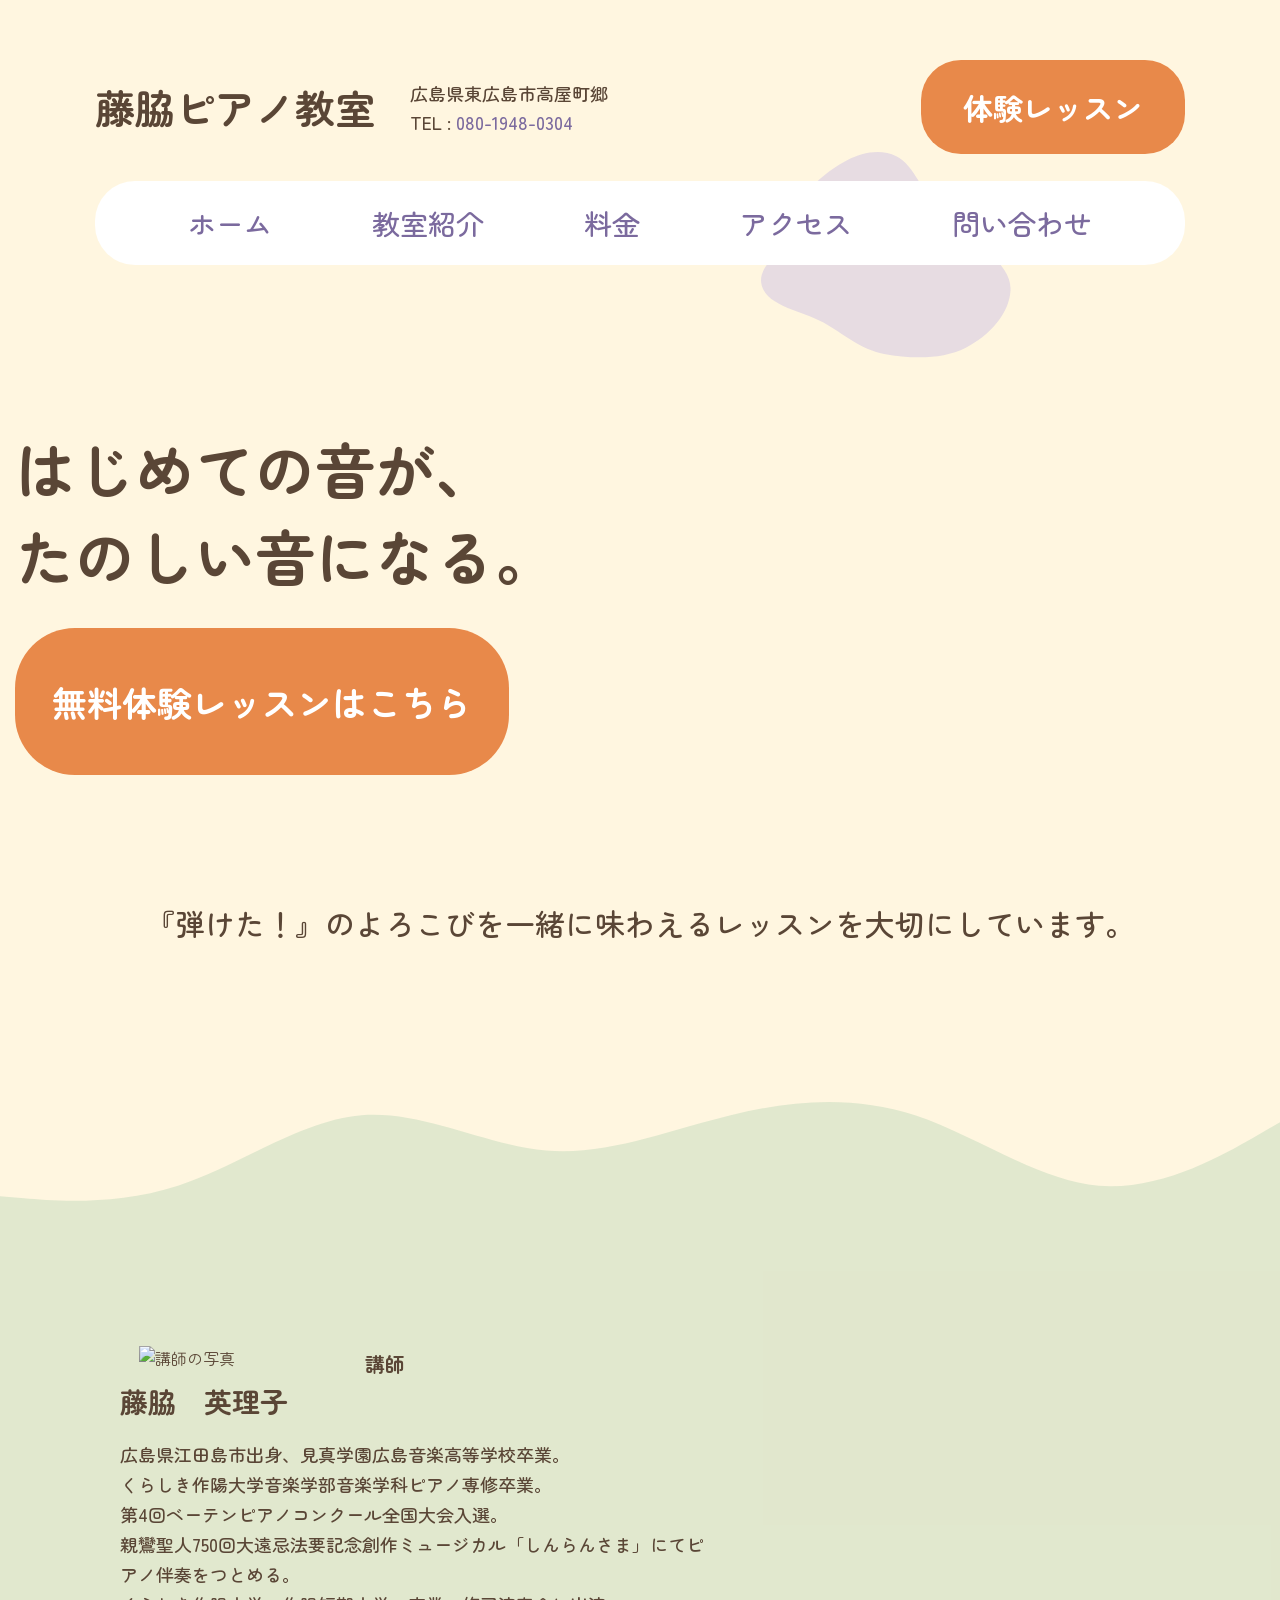
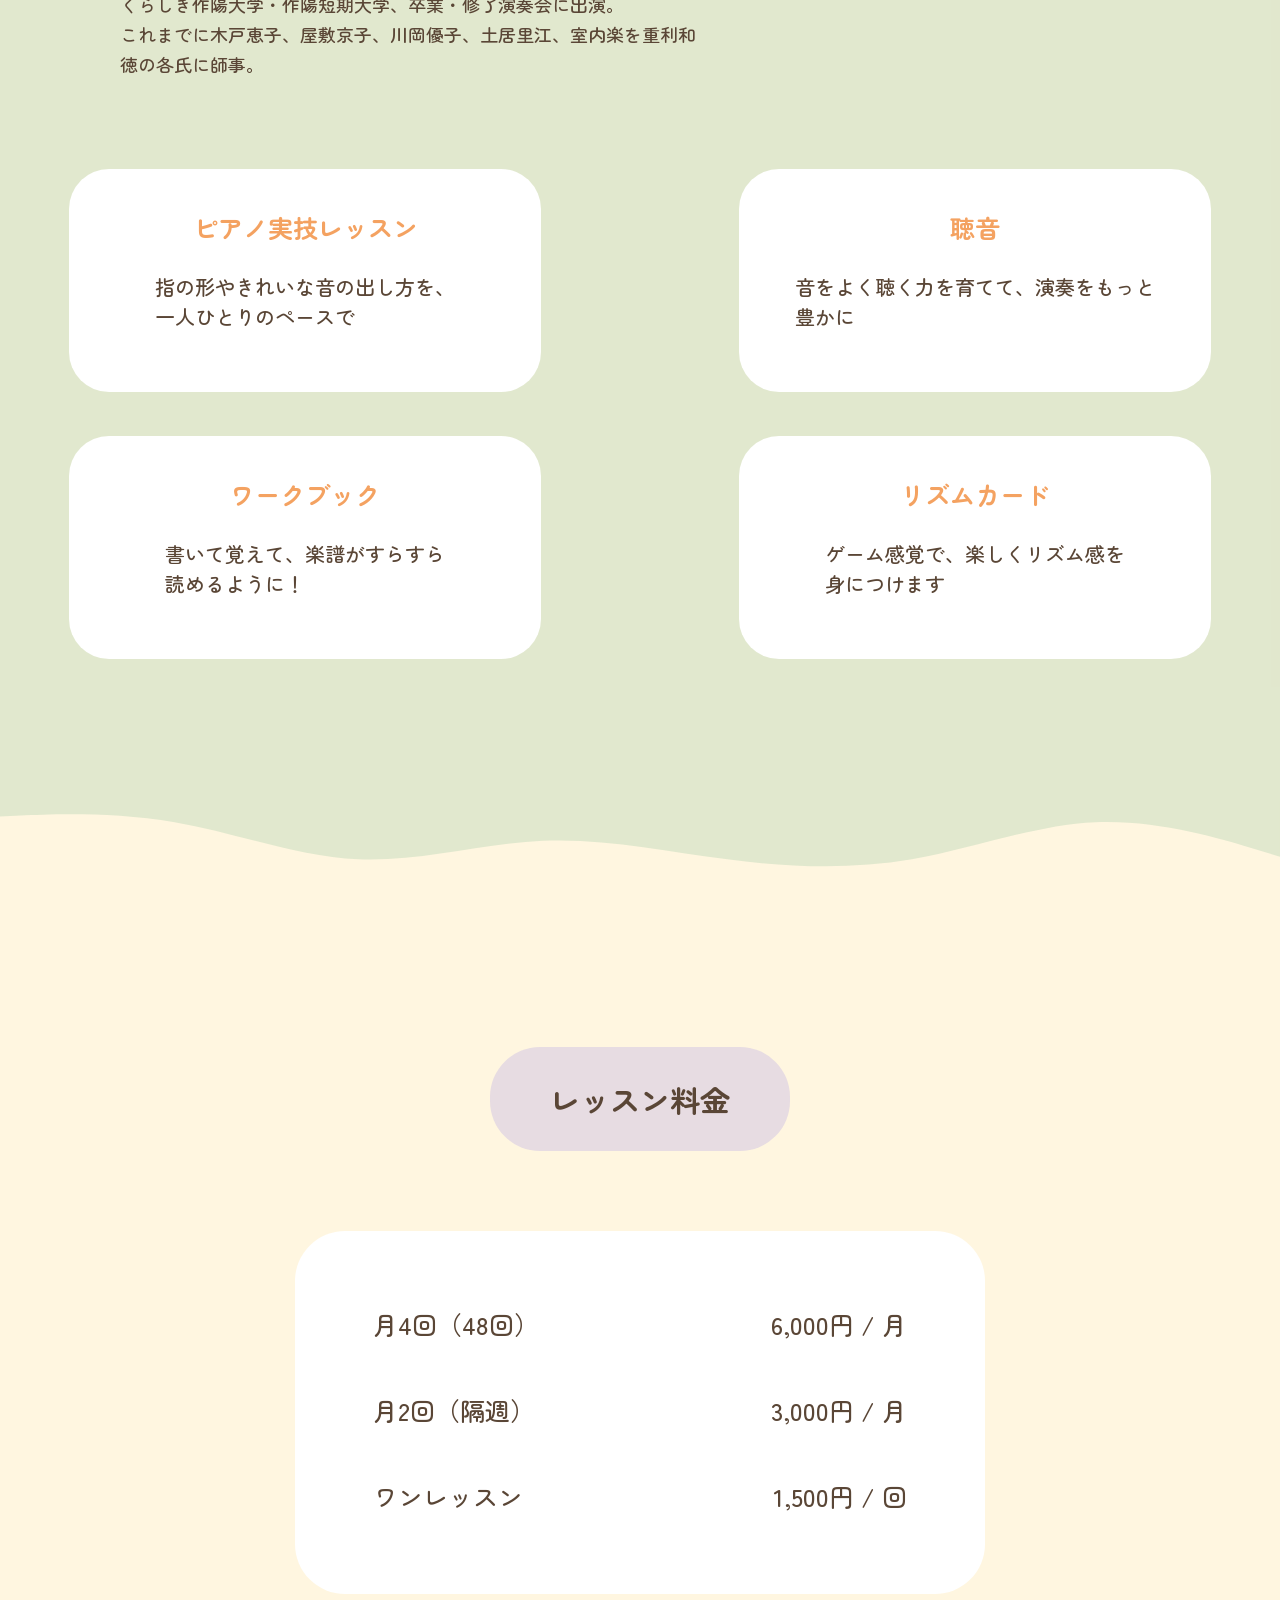
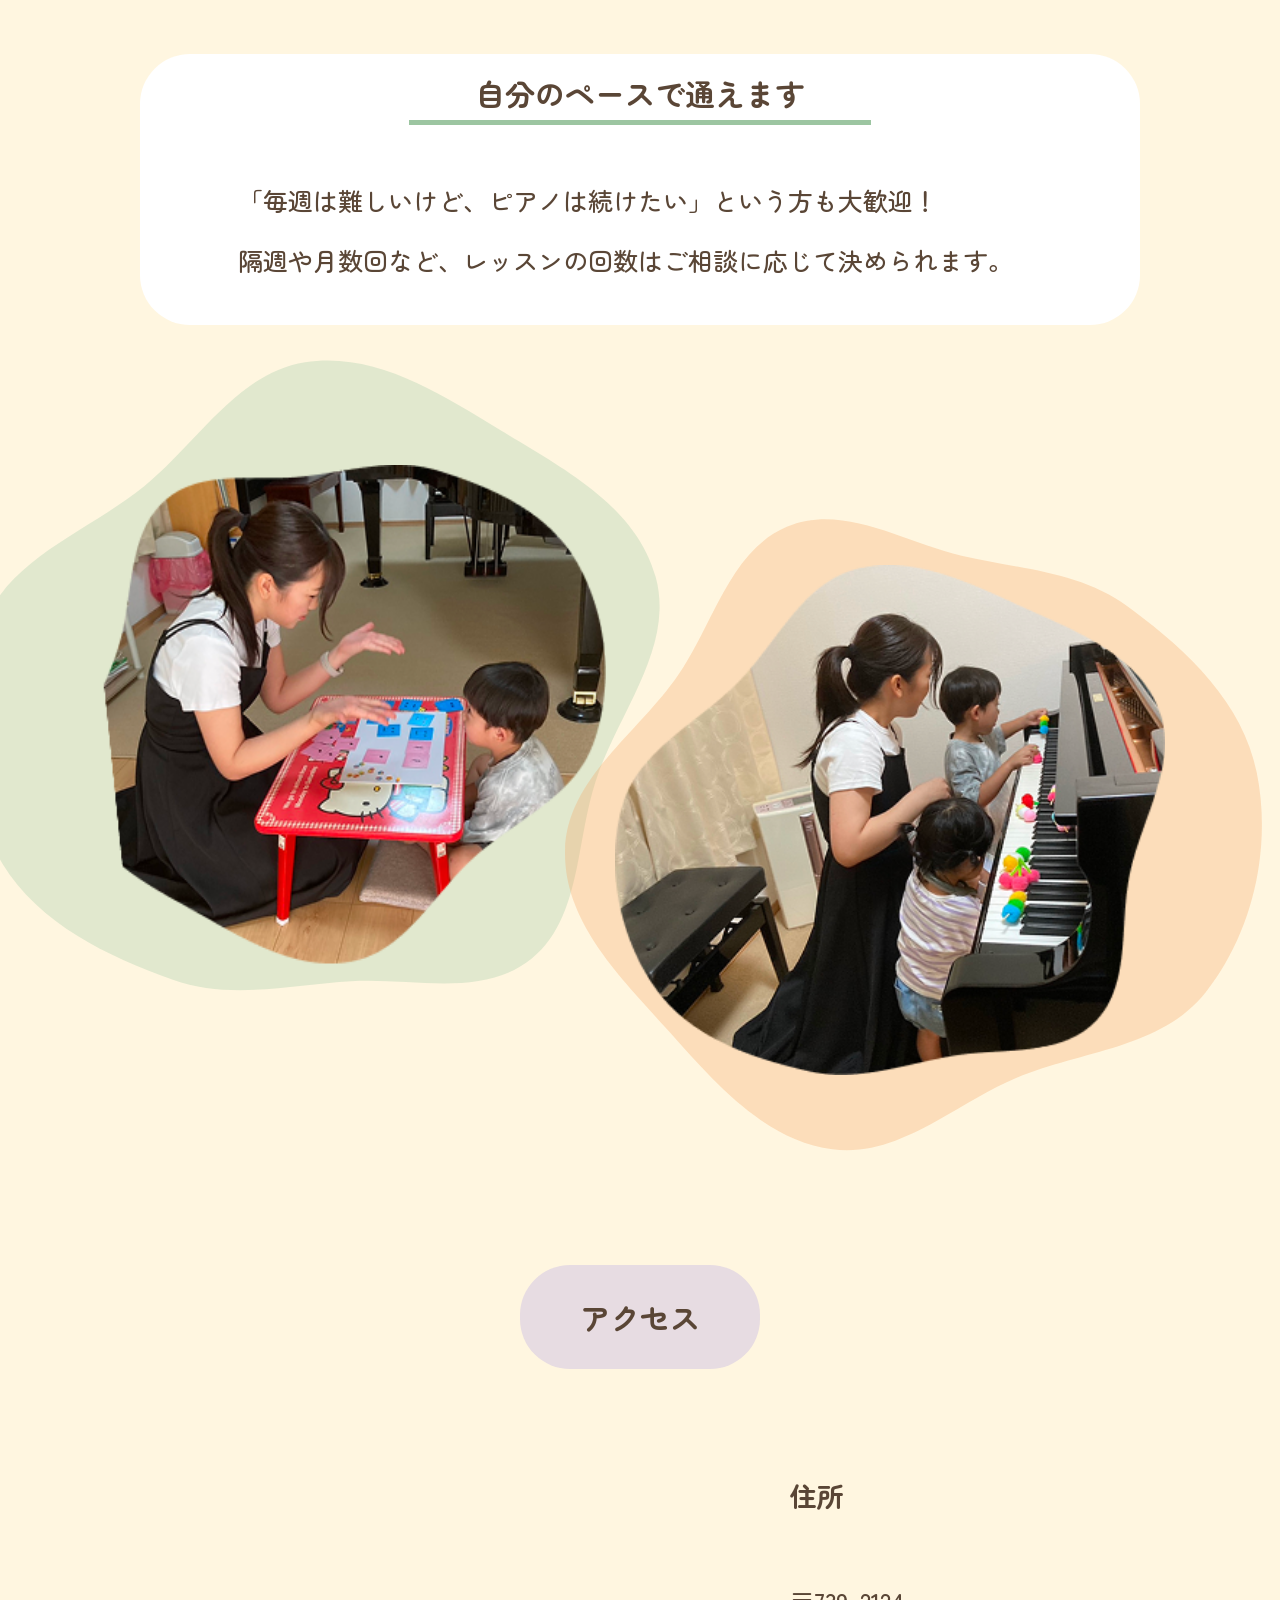
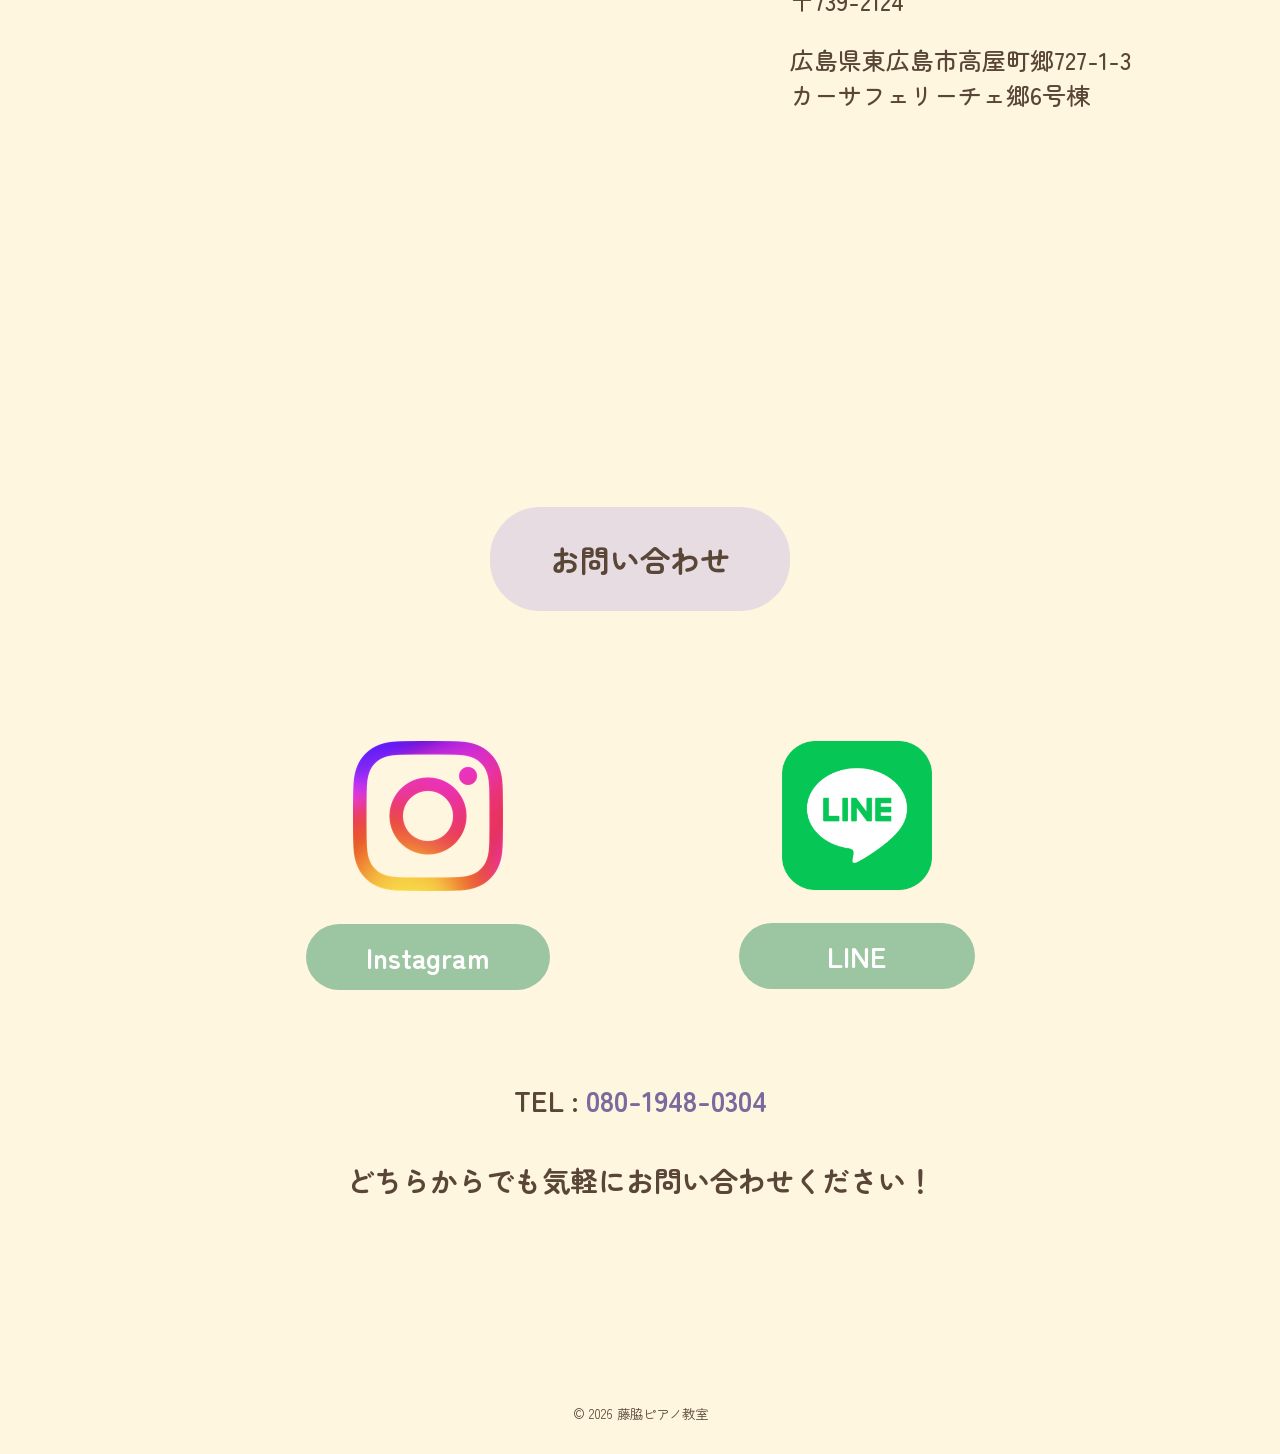
==== commit f293e6fe: "講師写真修正" ====
--- a/index.html
+++ b/index.html
@@ -4,7 +4,7 @@
     <meta charset="UTF-8">
     <meta name="viewport" content="width=device-width, initial-scale=1.0">
     <title>藤脇ピアノ教室｜東広島市ピアノ教室</title>
-    <link rel="stylesheet" href="style.css?v=2">
+    <link rel="stylesheet" href="style.css?v=4">
     <link rel="preconnect" href="https://fonts.googleapis.com">
 <link rel="preconnect" href="https://fonts.gstatic.com" crossorigin>
 <link href="https://fonts.googleapis.com/css2?family=Zen+Maru+Gothic:wght@300;400;500;700;900&display=swap" rel="stylesheet">
@@ -18,7 +18,7 @@
                 <p>TEL : <a href="tel:08019480304">080-1948-0304</a></p>
             </div>
         </div>
-        <a href="#contact" class="header-btn">体験レッスン</a>
+        <a href="trial.html" class="header-btn">体験レッスン</a>
         <nav>
             <ul>
                 <li><a href="#home">ホーム</a></li>
@@ -50,7 +50,7 @@
             </div>
             <div class="hero-text">
                 <h2 class="hero-copy">はじめての音が、<br>たのしい音になる。</h2>
-                <a href="#contact" class="hero-btn">無料体験レッスンはこちら</a>
+                <a href="trial.html" class="hero-btn">無料体験レッスンはこちら</a>
             </div>
             <p class="hero-sub">『弾けた！』のよろこびを一緒に味わえる<br>レッスンを大切にしています。</p>
         </section>
@@ -59,7 +59,7 @@
             <div class="about-inner">
             <div class="profile">
                 <div class="profile-photo">
-                    <img src="images/IMG_1816.jpg" alt="講師の写真">
+                    <img src="images/teacher.jpg" alt="講師の写真">
                     <p class="profile-role">講師</p>
                     <p class="profile-name">藤脇　英理子</p>
                 </div>
@@ -149,6 +149,6 @@
         <footer>
             <small>© 2026 藤脇ピアノ教室</small>
         </footer>
-    <script src="script.js"></script>
+
 </body>
 </html>
--- a/style.css
+++ b/style.css
@@ -389,6 +389,52 @@
     display: none;
 }
 
+.trial-card {
+    width: 85%;
+    margin: 30px auto;
+    text-align: center;
+    padding: 20px 10px;
+}
+
+.trial-card h1 {
+    font-size: 25px;
+    border-bottom: 5px solid var(--sage);
+    width: 310px;
+    margin: 0 auto 30px;
+}
+
+.trial-card label {
+    display: block;
+    text-align: center;
+    margin: 10px 0 5px 0;
+    font-size: 15px;
+    font-weight: 700;
+}
+
+.trial-card p {
+    margin-bottom: 40px;
+}
+
+.trial-card input, .trial-card select {
+    margin-bottom: 20px;
+    border: 1px solid var(--lavender);
+    border-radius: 5px;
+    padding: 6px;
+}
+
+.trial-btn {
+    display: block;
+    margin: 0 auto;
+    font-size: 18px;
+    color: white;
+    background-color: var(--apricot-dark);
+    padding: 10px 30px;
+    border-radius: 20px;
+    font-family: inherit;
+    font-weight: 700;
+    border: none;
+    margin: 30px auto 50px ;
+}
 
 
 @media (min-width: 768px) {
